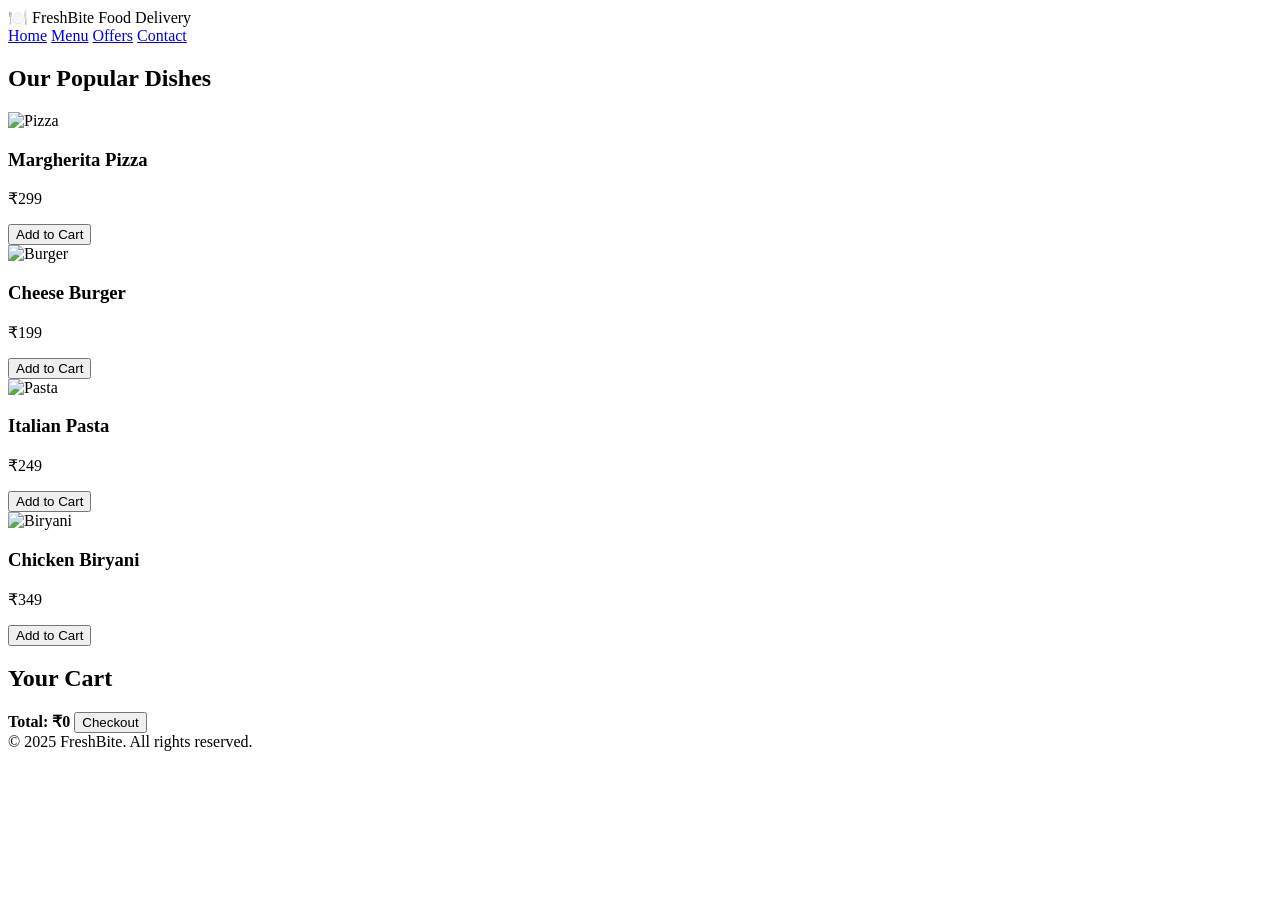
==== index.html @ 1a301ed9 "Add initial HTML structure for FreshBite site" ====
<!DOCTYPE html>
<html lang="en">
<head>
  <meta charset="UTF-8" />
  <meta name="viewport" content="width=device-width, initial-scale=1.0" />
  <title>FreshBite - Online Food Delivery</title>
  <link rel="stylesheet" href="style.css" />
</head>
<body>

  <header>🍽️ FreshBite Food Delivery</header>

  <nav>
    <a href="#">Home</a>
    <a href="#">Menu</a>
    <a href="#">Offers</a>
    <a href="#">Contact</a>
  </nav>

  <div class="container">
    <h2>Our Popular Dishes</h2>

    <div class="menu" id="menu">
      <div class="item">
        <img src="https://source.unsplash.com/400x300/?pizza" alt="Pizza">
        <h3>Margherita Pizza</h3>
        <p>₹299</p>
        <button onclick="addToCart('Margherita Pizza', 299)">Add to Cart</button>
      </div>

      <div class="item">
        <img src="https://source.unsplash.com/400x300/?burger" alt="Burger">
        <h3>Cheese Burger</h3>
        <p>₹199</p>
        <button onclick="addToCart('Cheese Burger', 199)">Add to Cart</button>
      </div>

      <div class="item">
        <img src="https://source.unsplash.com/400x300/?pasta" alt="Pasta">
        <h3>Italian Pasta</h3>
        <p>₹249</p>
        <button onclick="addToCart('Italian Pasta', 249)">Add to Cart</button>
      </div>

      <div class="item">
        <img src="https://source.unsplash.com/400x300/?biryani" alt="Biryani">
        <h3>Chicken Biryani</h3>
        <p>₹349</p>
        <button onclick="addToCart('Chicken Biryani', 349)">Add to Cart</button>
      </div>
    </div>

    <div class="cart">
      <h2>Your Cart</h2>
      <ul id="cart-list"></ul>
      <div class="checkout">
        <strong>Total: ₹<span id="total">0</span></strong>
        <button onclick="checkout()">Checkout</button>
      </div>
    </div>
  </div>

  <footer>
    © 2025 FreshBite. All rights reserved.
  </footer>

  <script src="script.js"></script>
</body>
</html>
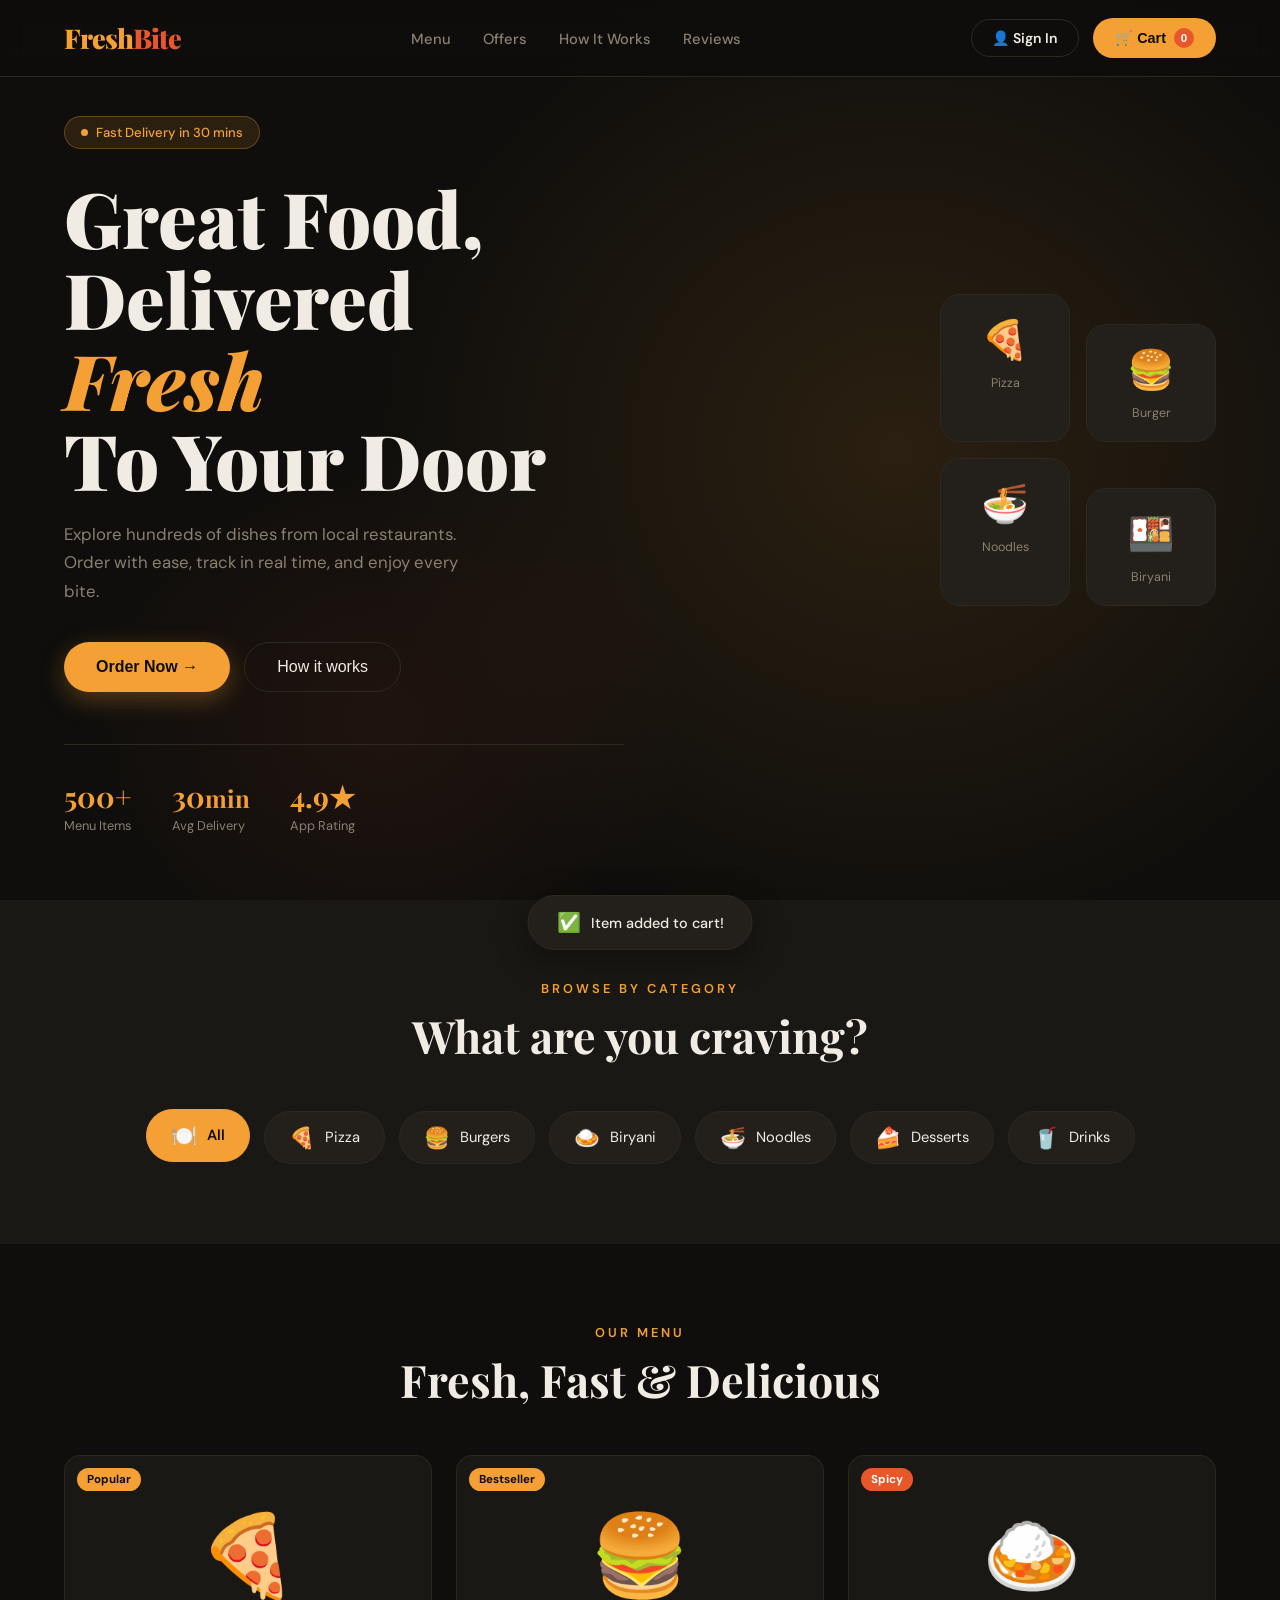
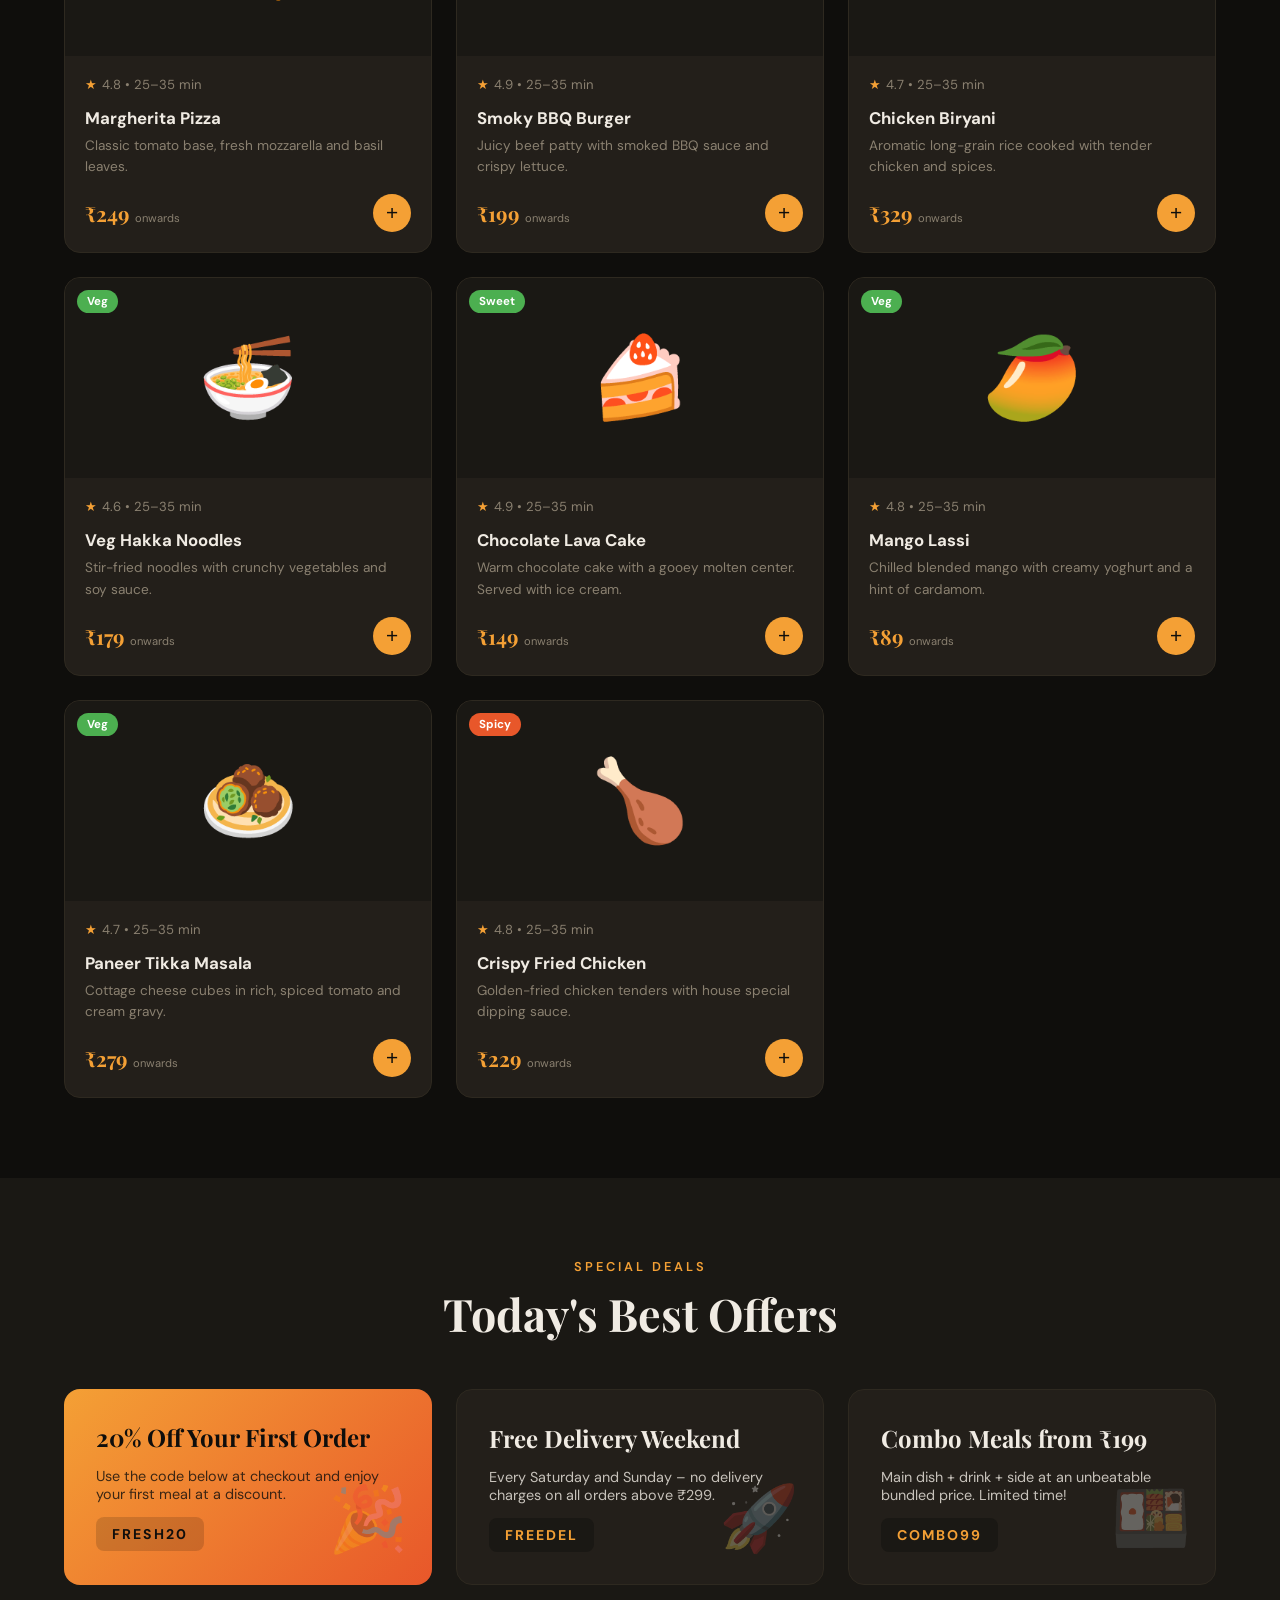
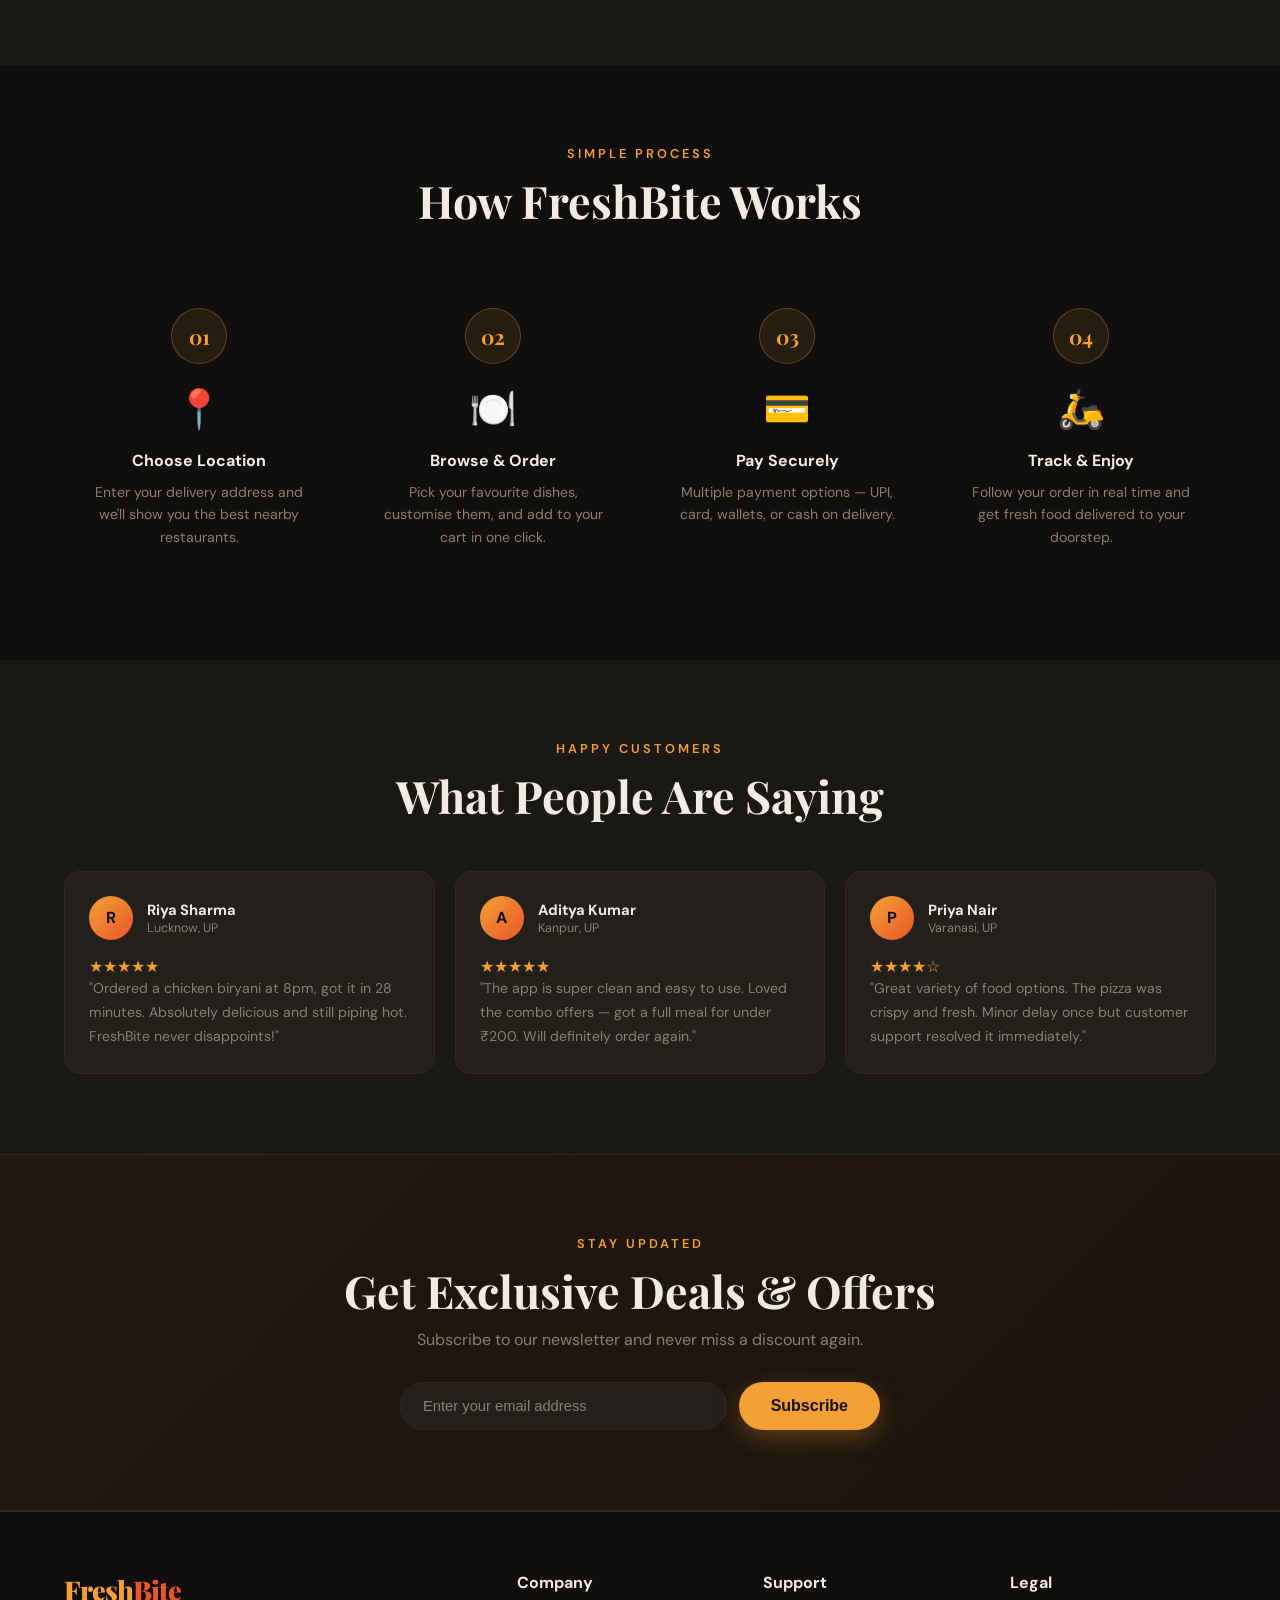
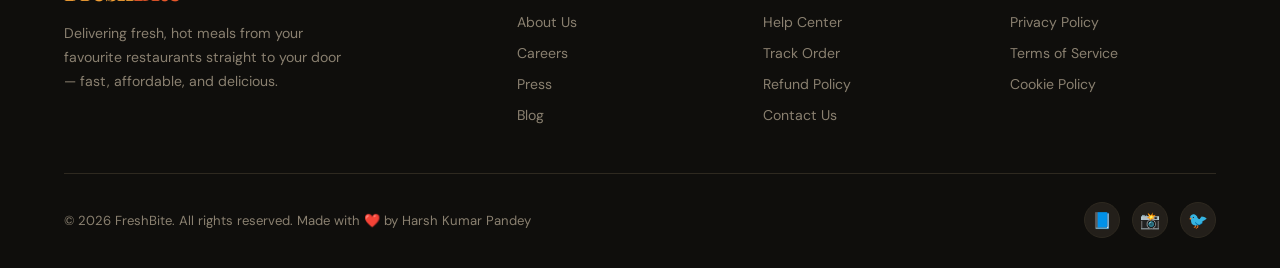
==== commit d0bf8f14: "Add login/signup page and link to index.html" ====
--- a/index.html
+++ b/index.html
@@ -3,67 +3,848 @@
 <head>
   <meta charset="UTF-8" />
   <meta name="viewport" content="width=device-width, initial-scale=1.0" />
-  <title>FreshBite - Online Food Delivery</title>
-  <link rel="stylesheet" href="style.css" />
+  <title>FreshBite – Food Delivered Fresh</title>
+  <link href="https://fonts.googleapis.com/css2?family=Playfair+Display:wght@700;900&family=DM+Sans:wght@300;400;500;600&display=swap" rel="stylesheet" />
+  <style>
+    :root {
+      --bg: #0f0e0c;
+      --surface: #1a1814;
+      --card: #231f1a;
+      --accent: #f4a035;
+      --accent2: #e8572a;
+      --text: #f0ebe3;
+      --muted: #8a8070;
+      --border: #2e2920;
+      --radius: 16px;
+    }
+
+    * { margin: 0; padding: 0; box-sizing: border-box; }
+
+    html { scroll-behavior: smooth; }
+
+    body {
+      background: var(--bg);
+      color: var(--text);
+      font-family: 'DM Sans', sans-serif;
+      overflow-x: hidden;
+    }
+
+    /* ── NAV ── */
+    nav {
+      position: fixed; top: 0; left: 0; right: 0; z-index: 100;
+      display: flex; align-items: center; justify-content: space-between;
+      padding: 18px 5%;
+      background: rgba(15,14,12,0.85);
+      backdrop-filter: blur(12px);
+      border-bottom: 1px solid var(--border);
+      transition: padding .3s;
+    }
+    .logo {
+      font-family: 'Playfair Display', serif;
+      font-size: 1.7rem;
+      font-weight: 900;
+      color: var(--accent);
+      letter-spacing: -1px;
+    }
+    .logo span { color: var(--accent2); }
+    .nav-links { display: flex; gap: 32px; list-style: none; }
+    .nav-links a {
+      color: var(--muted); text-decoration: none;
+      font-size: .92rem; font-weight: 500;
+      transition: color .2s;
+    }
+    .nav-links a:hover { color: var(--text); }
+    .nav-right { display: flex; align-items: center; gap: 14px; }
+    .cart-btn {
+      position: relative; background: var(--accent);
+      border: none; border-radius: 50px; padding: 10px 22px;
+      color: #0f0e0c; font-weight: 600; font-size: .9rem;
+      cursor: pointer; transition: transform .2s, background .2s;
+      display: flex; align-items: center; gap: 8px;
+    }
+    .cart-btn:hover { background: #ffb347; transform: translateY(-1px); }
+    .cart-count {
+      background: var(--accent2); color: #fff;
+      border-radius: 50%; width: 20px; height: 20px;
+      font-size: .72rem; font-weight: 700;
+      display: flex; align-items: center; justify-content: center;
+      transition: transform .3s;
+    }
+    .cart-count.bump { transform: scale(1.5); }
+    .hamburger { display: none; flex-direction: column; gap: 5px; cursor: pointer; }
+    .hamburger span { width: 24px; height: 2px; background: var(--text); border-radius: 2px; transition: .3s; }
+
+    /* ── HERO ── */
+    .hero {
+      min-height: 100vh;
+      display: flex; align-items: center;
+      padding: 110px 5% 60px;
+      position: relative; overflow: hidden;
+    }
+    .hero-bg {
+      position: absolute; inset: 0; z-index: 0;
+      background:
+        radial-gradient(ellipse 60% 80% at 70% 50%, rgba(244,160,53,0.12) 0%, transparent 70%),
+        radial-gradient(ellipse 40% 50% at 30% 80%, rgba(232,87,42,0.08) 0%, transparent 60%);
+    }
+    .hero-content { position: relative; z-index: 1; max-width: 560px; }
+    .hero-badge {
+      display: inline-flex; align-items: center; gap: 8px;
+      background: rgba(244,160,53,0.12); border: 1px solid rgba(244,160,53,0.3);
+      border-radius: 50px; padding: 7px 16px; margin-bottom: 28px;
+      font-size: .82rem; color: var(--accent); font-weight: 500;
+    }
+    .hero-badge .dot { width: 7px; height: 7px; background: var(--accent); border-radius: 50%; animation: pulse 1.5s infinite; }
+    @keyframes pulse { 0%,100%{opacity:1;transform:scale(1)} 50%{opacity:.5;transform:scale(1.4)} }
+    h1 {
+      font-family: 'Playfair Display', serif;
+      font-size: clamp(2.8rem, 6vw, 5rem);
+      line-height: 1.05; font-weight: 900;
+      margin-bottom: 20px;
+    }
+    h1 em { font-style: italic; color: var(--accent); }
+    .hero p { color: var(--muted); font-size: 1.05rem; line-height: 1.7; margin-bottom: 36px; max-width: 420px; }
+    .hero-cta { display: flex; gap: 14px; flex-wrap: wrap; }
+    .btn-primary {
+      background: var(--accent); color: #0f0e0c;
+      border: none; border-radius: 50px; padding: 15px 32px;
+      font-weight: 700; font-size: 1rem; cursor: pointer;
+      transition: transform .2s, box-shadow .2s;
+      box-shadow: 0 8px 24px rgba(244,160,53,0.3);
+    }
+    .btn-primary:hover { transform: translateY(-2px); box-shadow: 0 12px 32px rgba(244,160,53,0.45); }
+    .btn-secondary {
+      background: transparent; color: var(--text);
+      border: 1px solid var(--border); border-radius: 50px; padding: 15px 32px;
+      font-weight: 500; font-size: 1rem; cursor: pointer;
+      transition: background .2s, border-color .2s;
+    }
+    .btn-secondary:hover { background: var(--surface); border-color: var(--muted); }
+    .hero-stats {
+      display: flex; gap: 40px; margin-top: 52px;
+      padding-top: 32px; border-top: 1px solid var(--border);
+    }
+    .stat-num { font-family: 'Playfair Display', serif; font-size: 1.8rem; font-weight: 700; color: var(--accent); }
+    .stat-label { font-size: .8rem; color: var(--muted); margin-top: 2px; }
+
+    /* floating food cards */
+    .hero-visual {
+      position: absolute; right: 5%; top: 50%; transform: translateY(-50%);
+      display: grid; grid-template-columns: 1fr 1fr; gap: 16px;
+      z-index: 1;
+    }
+    .float-card {
+      background: var(--card); border: 1px solid var(--border);
+      border-radius: 20px; padding: 20px;
+      display: flex; flex-direction: column; align-items: center; gap: 10px;
+      font-size: 2.4rem; text-align: center; width: 130px;
+      animation: float 4s ease-in-out infinite;
+    }
+    .float-card:nth-child(2) { animation-delay: .6s; margin-top: 30px; }
+    .float-card:nth-child(3) { animation-delay: 1.2s; }
+    .float-card:nth-child(4) { animation-delay: 1.8s; margin-top: 30px; }
+    .float-card span { font-size: .78rem; color: var(--muted); }
+    @keyframes float { 0%,100%{transform:translateY(0)} 50%{transform:translateY(-12px)} }
+
+    /* ── CATEGORIES ── */
+    .categories {
+      padding: 80px 5%;
+      background: var(--surface);
+    }
+    .section-header { text-align: center; margin-bottom: 48px; }
+    .section-label {
+      font-size: .8rem; text-transform: uppercase; letter-spacing: 3px;
+      color: var(--accent); font-weight: 600; margin-bottom: 12px;
+    }
+    h2 {
+      font-family: 'Playfair Display', serif;
+      font-size: clamp(1.8rem, 4vw, 2.8rem); font-weight: 700;
+      line-height: 1.2;
+    }
+    .cat-grid { display: flex; gap: 14px; justify-content: center; flex-wrap: wrap; }
+    .cat-pill {
+      background: var(--card); border: 1px solid var(--border);
+      border-radius: 50px; padding: 12px 24px;
+      display: flex; align-items: center; gap: 10px;
+      cursor: pointer; transition: all .2s; font-size: .92rem;
+    }
+    .cat-pill:hover, .cat-pill.active {
+      background: var(--accent); color: #0f0e0c;
+      border-color: var(--accent); font-weight: 600;
+      transform: translateY(-2px);
+    }
+    .cat-pill span:first-child { font-size: 1.3rem; }
+
+    /* ── MENU ── */
+    .menu { padding: 80px 5%; }
+    .menu-grid {
+      display: grid;
+      grid-template-columns: repeat(auto-fill, minmax(280px, 1fr));
+      gap: 24px;
+    }
+    .food-card {
+      background: var(--card); border: 1px solid var(--border);
+      border-radius: var(--radius); overflow: hidden;
+      transition: transform .25s, border-color .25s;
+      cursor: pointer;
+    }
+    .food-card:hover { transform: translateY(-6px); border-color: rgba(244,160,53,0.3); }
+    .food-img {
+      width: 100%; height: 200px;
+      display: flex; align-items: center; justify-content: center;
+      font-size: 5rem; background: var(--surface);
+      position: relative;
+    }
+    .food-tag {
+      position: absolute; top: 12px; left: 12px;
+      background: var(--accent); color: #0f0e0c;
+      font-size: .72rem; font-weight: 700; padding: 4px 10px;
+      border-radius: 50px;
+    }
+    .food-tag.veg { background: #4caf50; color: #fff; }
+    .food-tag.spicy { background: var(--accent2); color: #fff; }
+    .food-body { padding: 20px; }
+    .food-name { font-weight: 700; font-size: 1.05rem; margin-bottom: 6px; }
+    .food-desc { color: var(--muted); font-size: .85rem; line-height: 1.6; margin-bottom: 16px; }
+    .food-footer { display: flex; align-items: center; justify-content: space-between; }
+    .food-price { font-family: 'Playfair Display', serif; font-size: 1.3rem; font-weight: 700; color: var(--accent); }
+    .food-price small { font-family: 'DM Sans', sans-serif; font-size: .7rem; color: var(--muted); font-weight: 400; }
+    .add-btn {
+      background: var(--accent); border: none; border-radius: 50px;
+      width: 38px; height: 38px; font-size: 1.3rem; cursor: pointer;
+      display: flex; align-items: center; justify-content: center;
+      transition: transform .2s, background .2s; color: #0f0e0c;
+    }
+    .add-btn:hover { background: #ffb347; transform: scale(1.1); }
+    .food-rating { display: flex; align-items: center; gap: 5px; font-size: .82rem; color: var(--muted); margin-bottom: 14px; }
+    .stars { color: var(--accent); }
+
+    /* ── CART SIDEBAR ── */
+    .overlay {
+      position: fixed; inset: 0; background: rgba(0,0,0,0.6);
+      z-index: 200; opacity: 0; pointer-events: none; transition: opacity .3s;
+    }
+    .overlay.open { opacity: 1; pointer-events: all; }
+    .cart-sidebar {
+      position: fixed; right: 0; top: 0; bottom: 0; width: min(420px, 100vw);
+      background: var(--surface); border-left: 1px solid var(--border);
+      z-index: 201; transform: translateX(100%); transition: transform .3s ease;
+      display: flex; flex-direction: column;
+    }
+    .cart-sidebar.open { transform: translateX(0); }
+    .cart-header {
+      padding: 24px; border-bottom: 1px solid var(--border);
+      display: flex; align-items: center; justify-content: space-between;
+    }
+    .cart-header h3 { font-family: 'Playfair Display', serif; font-size: 1.4rem; }
+    .close-btn {
+      background: var(--card); border: 1px solid var(--border);
+      border-radius: 50%; width: 36px; height: 36px; cursor: pointer;
+      color: var(--text); font-size: 1.1rem; display: flex; align-items: center; justify-content: center;
+    }
+    .cart-items { flex: 1; overflow-y: auto; padding: 20px; display: flex; flex-direction: column; gap: 14px; }
+    .cart-item {
+      background: var(--card); border: 1px solid var(--border);
+      border-radius: 12px; padding: 14px;
+      display: flex; align-items: center; gap: 14px;
+    }
+    .cart-item-emoji { font-size: 2rem; width: 50px; height: 50px; display: flex; align-items: center; justify-content: center; background: var(--surface); border-radius: 10px; }
+    .cart-item-info { flex: 1; }
+    .cart-item-name { font-weight: 600; font-size: .92rem; }
+    .cart-item-price { color: var(--accent); font-size: .88rem; margin-top: 3px; }
+    .qty-controls { display: flex; align-items: center; gap: 10px; }
+    .qty-btn {
+      background: var(--surface); border: 1px solid var(--border);
+      border-radius: 8px; width: 28px; height: 28px; cursor: pointer;
+      color: var(--text); font-size: 1rem; display: flex; align-items: center; justify-content: center;
+      transition: background .2s;
+    }
+    .qty-btn:hover { background: var(--accent); color: #0f0e0c; border-color: var(--accent); }
+    .qty { font-weight: 600; min-width: 20px; text-align: center; }
+    .cart-footer { padding: 20px; border-top: 1px solid var(--border); }
+    .cart-total { display: flex; justify-content: space-between; align-items: center; margin-bottom: 18px; }
+    .cart-total span:first-child { color: var(--muted); }
+    .cart-total strong { font-family: 'Playfair Display', serif; font-size: 1.4rem; color: var(--accent); }
+    .checkout-btn {
+      width: 100%; background: var(--accent); color: #0f0e0c;
+      border: none; border-radius: 50px; padding: 16px;
+      font-weight: 700; font-size: 1rem; cursor: pointer;
+      transition: background .2s, transform .2s;
+    }
+    .checkout-btn:hover { background: #ffb347; transform: translateY(-1px); }
+    .empty-cart { text-align: center; padding: 40px 20px; color: var(--muted); }
+    .empty-cart .empty-icon { font-size: 3.5rem; margin-bottom: 14px; }
+
+    /* ── SPECIAL OFFERS ── */
+    .offers { padding: 80px 5%; background: var(--surface); }
+    .offers-grid { display: grid; grid-template-columns: repeat(auto-fit, minmax(280px, 1fr)); gap: 24px; margin-top: 48px; }
+    .offer-card {
+      border-radius: var(--radius); padding: 32px;
+      display: flex; flex-direction: column; gap: 14px;
+      position: relative; overflow: hidden;
+    }
+    .offer-card.orange { background: linear-gradient(135deg, #f4a035 0%, #e8572a 100%); color: #0f0e0c; }
+    .offer-card.dark { background: var(--card); border: 1px solid var(--border); }
+    .offer-card h3 { font-family: 'Playfair Display', serif; font-size: 1.5rem; font-weight: 700; }
+    .offer-card p { font-size: .9rem; opacity: .8; }
+    .offer-code {
+      background: rgba(0,0,0,0.15); border-radius: 8px; padding: 8px 16px;
+      font-weight: 700; letter-spacing: 2px; display: inline-block;
+      font-size: .88rem; width: fit-content;
+    }
+    .offer-card.dark .offer-code { background: var(--surface); color: var(--accent); }
+    .offer-emoji { font-size: 4rem; position: absolute; right: 24px; bottom: 24px; opacity: .3; }
+
+    /* ── HOW IT WORKS ── */
+    .how { padding: 80px 5%; }
+    .steps { display: grid; grid-template-columns: repeat(auto-fit, minmax(200px, 1fr)); gap: 24px; margin-top: 48px; }
+    .step { text-align: center; padding: 32px 20px; }
+    .step-num {
+      width: 56px; height: 56px; border-radius: 50%;
+      background: rgba(244,160,53,0.1); border: 1px solid rgba(244,160,53,0.3);
+      display: flex; align-items: center; justify-content: center; margin: 0 auto 20px;
+      font-family: 'Playfair Display', serif; font-size: 1.3rem; font-weight: 700; color: var(--accent);
+    }
+    .step-icon { font-size: 2.4rem; margin-bottom: 16px; }
+    .step h4 { font-weight: 700; margin-bottom: 10px; }
+    .step p { color: var(--muted); font-size: .88rem; line-height: 1.6; }
+
+    /* ── TESTIMONIALS ── */
+    .testimonials { padding: 80px 5%; background: var(--surface); }
+    .review-grid { display: grid; grid-template-columns: repeat(auto-fill, minmax(280px, 1fr)); gap: 20px; margin-top: 48px; }
+    .review-card {
+      background: var(--card); border: 1px solid var(--border);
+      border-radius: var(--radius); padding: 24px;
+    }
+    .reviewer { display: flex; align-items: center; gap: 14px; margin-bottom: 16px; }
+    .avatar {
+      width: 44px; height: 44px; border-radius: 50%;
+      background: linear-gradient(135deg, var(--accent), var(--accent2));
+      display: flex; align-items: center; justify-content: center;
+      font-weight: 700; font-size: 1rem; color: #0f0e0c;
+    }
+    .reviewer-info strong { font-size: .92rem; }
+    .reviewer-info small { color: var(--muted); font-size: .78rem; display: block; }
+    .review-text { color: var(--muted); font-size: .88rem; line-height: 1.7; }
+
+    /* ── NEWSLETTER ── */
+    .newsletter {
+      padding: 80px 5%; text-align: center;
+      background: linear-gradient(135deg, rgba(244,160,53,0.08) 0%, rgba(232,87,42,0.05) 100%);
+      border-top: 1px solid var(--border); border-bottom: 1px solid var(--border);
+    }
+    .newsletter h2 { margin-bottom: 12px; }
+    .newsletter p { color: var(--muted); margin-bottom: 32px; }
+    .email-form { display: flex; gap: 12px; justify-content: center; flex-wrap: wrap; max-width: 480px; margin: 0 auto; }
+    .email-input {
+      flex: 1; background: var(--card); border: 1px solid var(--border);
+      border-radius: 50px; padding: 14px 22px; color: var(--text);
+      font-size: .92rem; outline: none; min-width: 220px;
+      transition: border-color .2s;
+    }
+    .email-input:focus { border-color: var(--accent); }
+    .email-input::placeholder { color: var(--muted); }
+
+    /* ── FOOTER ── */
+    footer {
+      padding: 60px 5% 30px;
+      border-top: 1px solid var(--border);
+    }
+    .footer-grid { display: grid; grid-template-columns: 2fr 1fr 1fr 1fr; gap: 40px; margin-bottom: 48px; }
+    .footer-brand p { color: var(--muted); font-size: .88rem; line-height: 1.7; margin-top: 14px; max-width: 280px; }
+    .footer-col h4 { font-weight: 700; margin-bottom: 18px; }
+    .footer-col ul { list-style: none; display: flex; flex-direction: column; gap: 10px; }
+    .footer-col a { color: var(--muted); text-decoration: none; font-size: .88rem; transition: color .2s; }
+    .footer-col a:hover { color: var(--text); }
+    .footer-bottom { display: flex; justify-content: space-between; align-items: center; padding-top: 28px; border-top: 1px solid var(--border); color: var(--muted); font-size: .82rem; }
+    .social-links { display: flex; gap: 12px; }
+    .social-btn {
+      width: 36px; height: 36px; border-radius: 50%;
+      background: var(--card); border: 1px solid var(--border);
+      display: flex; align-items: center; justify-content: center;
+      cursor: pointer; font-size: 1rem; transition: background .2s, border-color .2s;
+      text-decoration: none; color: var(--text);
+    }
+    .social-btn:hover { background: var(--accent); border-color: var(--accent); color: #0f0e0c; }
+
+    /* ── TOAST ── */
+    .toast {
+      position: fixed; bottom: 30px; left: 50%; transform: translateX(-50%) translateY(80px);
+      background: var(--card); border: 1px solid var(--border);
+      border-radius: 50px; padding: 14px 28px;
+      display: flex; align-items: center; gap: 10px;
+      font-size: .9rem; font-weight: 500; z-index: 300;
+      transition: transform .3s ease; white-space: nowrap;
+      box-shadow: 0 8px 32px rgba(0,0,0,0.4);
+    }
+    .toast.show { transform: translateX(-50%) translateY(0); }
+    .toast-icon { color: var(--accent); font-size: 1.2rem; }
+
+    /* ── ORDER MODAL ── */
+    .modal-overlay {
+      position: fixed; inset: 0; background: rgba(0,0,0,0.75);
+      z-index: 400; display: flex; align-items: center; justify-content: center;
+      opacity: 0; pointer-events: none; transition: opacity .3s;
+    }
+    .modal-overlay.open { opacity: 1; pointer-events: all; }
+    .modal {
+      background: var(--surface); border: 1px solid var(--border);
+      border-radius: 24px; padding: 40px; max-width: 440px; width: 90%;
+      text-align: center; transform: scale(.9);
+      transition: transform .3s;
+    }
+    .modal-overlay.open .modal { transform: scale(1); }
+    .modal-icon { font-size: 4rem; margin-bottom: 16px; }
+    .modal h3 { font-family: 'Playfair Display', serif; font-size: 1.8rem; margin-bottom: 12px; }
+    .modal p { color: var(--muted); line-height: 1.7; margin-bottom: 28px; }
+    .modal .btn-primary { padding: 14px 40px; }
+
+    /* ── SCROLL TO TOP ── */
+    .scroll-top {
+      position: fixed; bottom: 30px; right: 30px;
+      width: 44px; height: 44px; border-radius: 50%;
+      background: var(--accent); border: none; cursor: pointer;
+      color: #0f0e0c; font-size: 1.2rem; z-index: 90;
+      display: flex; align-items: center; justify-content: center;
+      opacity: 0; transform: translateY(20px);
+      transition: opacity .3s, transform .3s;
+      box-shadow: 0 4px 16px rgba(244,160,53,0.4);
+    }
+    .scroll-top.show { opacity: 1; transform: translateY(0); }
+
+    /* ── MOBILE ── */
+    @media (max-width: 900px) {
+      .hero-visual { display: none; }
+      .footer-grid { grid-template-columns: 1fr 1fr; }
+    }
+    @media (max-width: 640px) {
+      .nav-links { display: none; }
+      .hamburger { display: flex; }
+      .hero-stats { gap: 24px; }
+      .footer-grid { grid-template-columns: 1fr; }
+      .footer-bottom { flex-direction: column; gap: 16px; }
+    }
+  </style>
 </head>
 <body>
 
-  <header>🍽️ FreshBite Food Delivery</header>
-
-  <nav>
-    <a href="#">Home</a>
-    <a href="#">Menu</a>
-    <a href="#">Offers</a>
-    <a href="#">Contact</a>
-  </nav>
-
-  <div class="container">
-    <h2>Our Popular Dishes</h2>
-
-    <div class="menu" id="menu">
-      <div class="item">
-        <img src="https://source.unsplash.com/400x300/?pizza" alt="Pizza">
-        <h3>Margherita Pizza</h3>
-        <p>₹299</p>
-        <button onclick="addToCart('Margherita Pizza', 299)">Add to Cart</button>
+<!-- NAV -->
+<nav id="navbar">
+  <div class="logo">Fresh<span>Bite</span></div>
+  <ul class="nav-links">
+    <li><a href="#menu">Menu</a></li>
+    <li><a href="#offers">Offers</a></li>
+    <li><a href="#how">How It Works</a></li>
+    <li><a href="#reviews">Reviews</a></li>
+  </ul>
+  <div class="nav-right">
+    <a href="login.html" id="loginNavBtn" style="background:transparent;border:1px solid #2e2920;border-radius:50px;padding:9px 20px;color:#f0ebe3;font-size:.88rem;font-weight:600;text-decoration:none;transition:all .2s;display:inline-flex;align-items:center;gap:6px;" onmouseover="this.style.borderColor='#f4a035';this.style.color='#f4a035'" onmouseout="this.style.borderColor='#2e2920';this.style.color='#f0ebe3'">👤 Sign In</a>
+    <button class="cart-btn" onclick="toggleCart()">
+      🛒 Cart <span class="cart-count" id="cartCount">0</span>
+    </button>
+    <div class="hamburger" onclick="toggleMobileMenu()">
+      <span></span><span></span><span></span>
+    </div>
+  </div>
+</nav>
+
+<!-- HERO -->
+<section class="hero" id="home">
+  <div class="hero-bg"></div>
+  <div class="hero-content">
+    <div class="hero-badge"><span class="dot"></span> Fast Delivery in 30 mins</div>
+    <h1>Great Food,<br>Delivered <em>Fresh</em><br>To Your Door</h1>
+    <p>Explore hundreds of dishes from local restaurants. Order with ease, track in real time, and enjoy every bite.</p>
+    <div class="hero-cta">
+      <button class="btn-primary" onclick="document.getElementById('menu').scrollIntoView({behavior:'smooth'})">Order Now →</button>
+      <button class="btn-secondary" onclick="document.getElementById('how').scrollIntoView({behavior:'smooth'})">How it works</button>
+    </div>
+    <div class="hero-stats">
+      <div><div class="stat-num">500+</div><div class="stat-label">Menu Items</div></div>
+      <div><div class="stat-num">30<small>min</small></div><div class="stat-label">Avg Delivery</div></div>
+      <div><div class="stat-num">4.9★</div><div class="stat-label">App Rating</div></div>
+    </div>
+  </div>
+  <div class="hero-visual">
+    <div class="float-card">🍕<span>Pizza</span></div>
+    <div class="float-card">🍔<span>Burger</span></div>
+    <div class="float-card">🍜<span>Noodles</span></div>
+    <div class="float-card">🍱<span>Biryani</span></div>
+  </div>
+</section>
+
+<!-- CATEGORIES -->
+<section class="categories">
+  <div class="section-header">
+    <div class="section-label">Browse by Category</div>
+    <h2>What are you craving?</h2>
+  </div>
+  <div class="cat-grid" id="catGrid">
+    <div class="cat-pill active" onclick="filterCategory('all', this)"><span>🍽️</span> All</div>
+    <div class="cat-pill" onclick="filterCategory('pizza', this)"><span>🍕</span> Pizza</div>
+    <div class="cat-pill" onclick="filterCategory('burger', this)"><span>🍔</span> Burgers</div>
+    <div class="cat-pill" onclick="filterCategory('biryani', this)"><span>🍛</span> Biryani</div>
+    <div class="cat-pill" onclick="filterCategory('noodles', this)"><span>🍜</span> Noodles</div>
+    <div class="cat-pill" onclick="filterCategory('dessert', this)"><span>🍰</span> Desserts</div>
+    <div class="cat-pill" onclick="filterCategory('drinks', this)"><span>🥤</span> Drinks</div>
+  </div>
+</section>
+
+<!-- MENU -->
+<section class="menu" id="menu">
+  <div class="section-header">
+    <div class="section-label">Our Menu</div>
+    <h2>Fresh, Fast & Delicious</h2>
+  </div>
+  <div class="menu-grid" id="menuGrid"></div>
+</section>
+
+<!-- OFFERS -->
+<section class="offers" id="offers">
+  <div class="section-header">
+    <div class="section-label">Special Deals</div>
+    <h2>Today's Best Offers</h2>
+  </div>
+  <div class="offers-grid">
+    <div class="offer-card orange">
+      <h3>20% Off Your First Order</h3>
+      <p>Use the code below at checkout and enjoy your first meal at a discount.</p>
+      <div class="offer-code">FRESH20</div>
+      <span class="offer-emoji">🎉</span>
+    </div>
+    <div class="offer-card dark">
+      <h3>Free Delivery Weekend</h3>
+      <p>Every Saturday and Sunday – no delivery charges on all orders above ₹299.</p>
+      <div class="offer-code">FREEDEL</div>
+      <span class="offer-emoji">🚀</span>
+    </div>
+    <div class="offer-card dark">
+      <h3>Combo Meals from ₹199</h3>
+      <p>Main dish + drink + side at an unbeatable bundled price. Limited time!</p>
+      <div class="offer-code">COMBO99</div>
+      <span class="offer-emoji">🍱</span>
+    </div>
+  </div>
+</section>
+
+<!-- HOW IT WORKS -->
+<section class="how" id="how">
+  <div class="section-header">
+    <div class="section-label">Simple Process</div>
+    <h2>How FreshBite Works</h2>
+  </div>
+  <div class="steps">
+    <div class="step">
+      <div class="step-num">01</div>
+      <div class="step-icon">📍</div>
+      <h4>Choose Location</h4>
+      <p>Enter your delivery address and we'll show you the best nearby restaurants.</p>
+    </div>
+    <div class="step">
+      <div class="step-num">02</div>
+      <div class="step-icon">🍽️</div>
+      <h4>Browse & Order</h4>
+      <p>Pick your favourite dishes, customise them, and add to your cart in one click.</p>
+    </div>
+    <div class="step">
+      <div class="step-num">03</div>
+      <div class="step-icon">💳</div>
+      <h4>Pay Securely</h4>
+      <p>Multiple payment options — UPI, card, wallets, or cash on delivery.</p>
+    </div>
+    <div class="step">
+      <div class="step-num">04</div>
+      <div class="step-icon">🛵</div>
+      <h4>Track & Enjoy</h4>
+      <p>Follow your order in real time and get fresh food delivered to your doorstep.</p>
+    </div>
+  </div>
+</section>
+
+<!-- TESTIMONIALS -->
+<section class="testimonials" id="reviews">
+  <div class="section-header">
+    <div class="section-label">Happy Customers</div>
+    <h2>What People Are Saying</h2>
+  </div>
+  <div class="review-grid">
+    <div class="review-card">
+      <div class="reviewer">
+        <div class="avatar">R</div>
+        <div class="reviewer-info"><strong>Riya Sharma</strong><small>Lucknow, UP</small></div>
       </div>
-
-      <div class="item">
-        <img src="https://source.unsplash.com/400x300/?burger" alt="Burger">
-        <h3>Cheese Burger</h3>
-        <p>₹199</p>
-        <button onclick="addToCart('Cheese Burger', 199)">Add to Cart</button>
+      <div class="stars">★★★★★</div>
+      <p class="review-text">"Ordered a chicken biryani at 8pm, got it in 28 minutes. Absolutely delicious and still piping hot. FreshBite never disappoints!"</p>
+    </div>
+    <div class="review-card">
+      <div class="reviewer">
+        <div class="avatar">A</div>
+        <div class="reviewer-info"><strong>Aditya Kumar</strong><small>Kanpur, UP</small></div>
       </div>
-
-      <div class="item">
-        <img src="https://source.unsplash.com/400x300/?pasta" alt="Pasta">
-        <h3>Italian Pasta</h3>
-        <p>₹249</p>
-        <button onclick="addToCart('Italian Pasta', 249)">Add to Cart</button>
+      <div class="stars">★★★★★</div>
+      <p class="review-text">"The app is super clean and easy to use. Loved the combo offers — got a full meal for under ₹200. Will definitely order again."</p>
+    </div>
+    <div class="review-card">
+      <div class="reviewer">
+        <div class="avatar">P</div>
+        <div class="reviewer-info"><strong>Priya Nair</strong><small>Varanasi, UP</small></div>
       </div>
-
-      <div class="item">
-        <img src="https://source.unsplash.com/400x300/?biryani" alt="Biryani">
-        <h3>Chicken Biryani</h3>
-        <p>₹349</p>
-        <button onclick="addToCart('Chicken Biryani', 349)">Add to Cart</button>
+      <div class="stars">★★★★☆</div>
+      <p class="review-text">"Great variety of food options. The pizza was crispy and fresh. Minor delay once but customer support resolved it immediately."</p>
+    </div>
+  </div>
+</section>
+
+<!-- NEWSLETTER -->
+<section class="newsletter">
+  <div class="section-label">Stay Updated</div>
+  <h2>Get Exclusive Deals & Offers</h2>
+  <p>Subscribe to our newsletter and never miss a discount again.</p>
+  <div class="email-form">
+    <input class="email-input" type="email" placeholder="Enter your email address" id="emailInput" />
+    <button class="btn-primary" onclick="subscribeEmail()">Subscribe</button>
+  </div>
+</section>
+
+<!-- FOOTER -->
+<footer>
+  <div class="footer-grid">
+    <div class="footer-brand">
+      <div class="logo">Fresh<span>Bite</span></div>
+      <p>Delivering fresh, hot meals from your favourite restaurants straight to your door — fast, affordable, and delicious.</p>
+    </div>
+    <div class="footer-col">
+      <h4>Company</h4>
+      <ul>
+        <li><a href="#">About Us</a></li>
+        <li><a href="#">Careers</a></li>
+        <li><a href="#">Press</a></li>
+        <li><a href="#">Blog</a></li>
+      </ul>
+    </div>
+    <div class="footer-col">
+      <h4>Support</h4>
+      <ul>
+        <li><a href="#">Help Center</a></li>
+        <li><a href="#">Track Order</a></li>
+        <li><a href="#">Refund Policy</a></li>
+        <li><a href="#">Contact Us</a></li>
+      </ul>
+    </div>
+    <div class="footer-col">
+      <h4>Legal</h4>
+      <ul>
+        <li><a href="#">Privacy Policy</a></li>
+        <li><a href="#">Terms of Service</a></li>
+        <li><a href="#">Cookie Policy</a></li>
+      </ul>
+    </div>
+  </div>
+  <div class="footer-bottom">
+    <span>© 2026 FreshBite. All rights reserved. Made with ❤️ by Harsh Kumar Pandey</span>
+    <div class="social-links">
+      <a class="social-btn" href="#">📘</a>
+      <a class="social-btn" href="#">📸</a>
+      <a class="social-btn" href="#">🐦</a>
+    </div>
+  </div>
+</footer>
+
+<!-- CART SIDEBAR -->
+<div class="overlay" id="overlay" onclick="toggleCart()"></div>
+<div class="cart-sidebar" id="cartSidebar">
+  <div class="cart-header">
+    <h3>🛒 Your Cart</h3>
+    <button class="close-btn" onclick="toggleCart()">✕</button>
+  </div>
+  <div class="cart-items" id="cartItems">
+    <div class="empty-cart" id="emptyCart">
+      <div class="empty-icon">🍽️</div>
+      <p>Your cart is empty</p>
+      <small style="color:var(--muted)">Add some delicious items!</small>
+    </div>
+  </div>
+  <div class="cart-footer">
+    <div class="cart-total">
+      <span>Total Amount</span>
+      <strong id="cartTotal">₹0</strong>
+    </div>
+    <button class="checkout-btn" onclick="checkout()">Place Order →</button>
+  </div>
+</div>
+
+<!-- ORDER SUCCESS MODAL -->
+<div class="modal-overlay" id="orderModal">
+  <div class="modal">
+    <div class="modal-icon">🎉</div>
+    <h3>Order Placed!</h3>
+    <p>Your delicious food is being prepared and will arrive in approximately <strong>30 minutes</strong>. Sit back and relax!</p>
+    <button class="btn-primary" onclick="closeModal()">Back to Menu</button>
+  </div>
+</div>
+
+<!-- TOAST -->
+<div class="toast" id="toast">
+  <span class="toast-icon">✅</span>
+  <span id="toastMsg">Item added to cart!</span>
+</div>
+
+<!-- SCROLL TO TOP -->
+<button class="scroll-top" id="scrollTop" onclick="window.scrollTo({top:0,behavior:'smooth'})">↑</button>
+
+<script>
+  const menuItems = [
+    { id:1, name:"Margherita Pizza", desc:"Classic tomato base, fresh mozzarella and basil leaves.", price:249, emoji:"🍕", tag:"Popular", tagClass:"", rating:"4.8", cat:"pizza" },
+    { id:2, name:"Smoky BBQ Burger", desc:"Juicy beef patty with smoked BBQ sauce and crispy lettuce.", price:199, emoji:"🍔", tag:"Bestseller", tagClass:"", rating:"4.9", cat:"burger" },
+    { id:3, name:"Chicken Biryani", desc:"Aromatic long-grain rice cooked with tender chicken and spices.", price:329, emoji:"🍛", tag:"Spicy", tagClass:"spicy", rating:"4.7", cat:"biryani" },
+    { id:4, name:"Veg Hakka Noodles", desc:"Stir-fried noodles with crunchy vegetables and soy sauce.", price:179, emoji:"🍜", tag:"Veg", tagClass:"veg", rating:"4.6", cat:"noodles" },
+    { id:5, name:"Chocolate Lava Cake", desc:"Warm chocolate cake with a gooey molten center. Served with ice cream.", price:149, emoji:"🍰", tag:"Sweet", tagClass:"veg", rating:"4.9", cat:"dessert" },
+    { id:6, name:"Mango Lassi", desc:"Chilled blended mango with creamy yoghurt and a hint of cardamom.", price:89, emoji:"🥭", tag:"Veg", tagClass:"veg", rating:"4.8", cat:"drinks" },
+    { id:7, name:"Paneer Tikka Masala", desc:"Cottage cheese cubes in rich, spiced tomato and cream gravy.", price:279, emoji:"🧆", tag:"Veg", tagClass:"veg", rating:"4.7", cat:"biryani" },
+    { id:8, name:"Crispy Fried Chicken", desc:"Golden-fried chicken tenders with house special dipping sauce.", price:229, emoji:"🍗", tag:"Spicy", tagClass:"spicy", rating:"4.8", cat:"burger" },
+  ];
+
+  let cart = {};
+
+  function renderMenu(items) {
+    const grid = document.getElementById('menuGrid');
+    grid.innerHTML = items.map(item => `
+      <div class="food-card" data-cat="${item.cat}">
+        <div class="food-img">
+          <span>${item.emoji}</span>
+          <span class="food-tag ${item.tagClass}">${item.tag}</span>
+        </div>
+        <div class="food-body">
+          <div class="food-rating"><span class="stars">★</span>${item.rating} • 25–35 min</div>
+          <div class="food-name">${item.name}</div>
+          <div class="food-desc">${item.desc}</div>
+          <div class="food-footer">
+            <div class="food-price">₹${item.price} <small>onwards</small></div>
+            <button class="add-btn" onclick="addToCart(${item.id})">+</button>
+          </div>
+        </div>
       </div>
-    </div>
-
-    <div class="cart">
-      <h2>Your Cart</h2>
-      <ul id="cart-list"></ul>
-      <div class="checkout">
-        <strong>Total: ₹<span id="total">0</span></strong>
-        <button onclick="checkout()">Checkout</button>
-      </div>
-    </div>
-  </div>
-
-  <footer>
-    © 2025 FreshBite. All rights reserved.
-  </footer>
-
-  <script src="script.js"></script>
+    `).join('');
+  }
+
+  function filterCategory(cat, el) {
+    document.querySelectorAll('.cat-pill').forEach(p => p.classList.remove('active'));
+    el.classList.add('active');
+    const filtered = cat === 'all' ? menuItems : menuItems.filter(i => i.cat === cat);
+    renderMenu(filtered);
+  }
+
+  function addToCart(id) {
+    const item = menuItems.find(i => i.id === id);
+    if (cart[id]) cart[id].qty++;
+    else cart[id] = { ...item, qty: 1 };
+    updateCartUI();
+    showToast(`${item.emoji} ${item.name} added!`);
+    // bump animation
+    const cc = document.getElementById('cartCount');
+    cc.classList.add('bump');
+    setTimeout(() => cc.classList.remove('bump'), 300);
+  }
+
+  function changeQty(id, delta) {
+    if (!cart[id]) return;
+    cart[id].qty += delta;
+    if (cart[id].qty <= 0) delete cart[id];
+    updateCartUI();
+  }
+
+  function updateCartUI() {
+    const keys = Object.keys(cart);
+    const total = keys.reduce((s, k) => s + cart[k].price * cart[k].qty, 0);
+    const count = keys.reduce((s, k) => s + cart[k].qty, 0);
+    document.getElementById('cartCount').textContent = count;
+    document.getElementById('cartTotal').textContent = `₹${total}`;
+    const container = document.getElementById('cartItems');
+    const empty = document.getElementById('emptyCart');
+    if (keys.length === 0) {
+      container.innerHTML = `<div class="empty-cart" id="emptyCart"><div class="empty-icon">🍽️</div><p>Your cart is empty</p><small style="color:var(--muted)">Add some delicious items!</small></div>`;
+    } else {
+      container.innerHTML = keys.map(k => {
+        const i = cart[k];
+        return `<div class="cart-item">
+          <div class="cart-item-emoji">${i.emoji}</div>
+          <div class="cart-item-info">
+            <div class="cart-item-name">${i.name}</div>
+            <div class="cart-item-price">₹${i.price * i.qty}</div>
+          </div>
+          <div class="qty-controls">
+            <button class="qty-btn" onclick="changeQty(${k}, -1)">−</button>
+            <span class="qty">${i.qty}</span>
+            <button class="qty-btn" onclick="changeQty(${k}, +1)">+</button>
+          </div>
+        </div>`;
+      }).join('');
+    }
+  }
+
+  function toggleCart() {
+    const s = document.getElementById('cartSidebar');
+    const o = document.getElementById('overlay');
+    s.classList.toggle('open');
+    o.classList.toggle('open');
+  }
+
+  function checkout() {
+    if (Object.keys(cart).length === 0) { showToast('Your cart is empty!'); return; }
+    toggleCart();
+    document.getElementById('orderModal').classList.add('open');
+  }
+
+  function closeModal() {
+    document.getElementById('orderModal').classList.remove('open');
+    cart = {};
+    updateCartUI();
+  }
+
+  let toastTimer;
+  function showToast(msg) {
+    const t = document.getElementById('toast');
+    document.getElementById('toastMsg').textContent = msg;
+    t.classList.add('show');
+    clearTimeout(toastTimer);
+    toastTimer = setTimeout(() => t.classList.remove('show'), 2500);
+  }
+
+  function subscribeEmail() {
+    const v = document.getElementById('emailInput').value;
+    if (!v || !v.includes('@')) { showToast('Please enter a valid email!'); return; }
+    showToast('🎉 Subscribed! Welcome to FreshBite.');
+    document.getElementById('emailInput').value = '';
+  }
+
+  function toggleMobileMenu() {}
+
+  window.addEventListener('scroll', () => {
+    const st = document.getElementById('scrollTop');
+    if (window.scrollY > 400) st.classList.add('show');
+    else st.classList.remove('show');
+  });
+
+  // Init
+  renderMenu(menuItems);
+
+  // Check login state
+  (function() {
+    const session = sessionStorage.getItem('fb_logged_in');
+    const name = sessionStorage.getItem('fb_user_name');
+    const btn = document.getElementById('loginNavBtn');
+    if (session === '1' && btn) {
+      btn.textContent = '👤 ' + (name || 'Account');
+      btn.href = '#';
+      btn.onclick = function(e) {
+        e.preventDefault();
+        if(confirm('Sign out of FreshBite?')) {
+          sessionStorage.clear();
+          window.location.reload();
+        }
+      };
+    }
+  })();
+</script>
 </body>
 </html>
